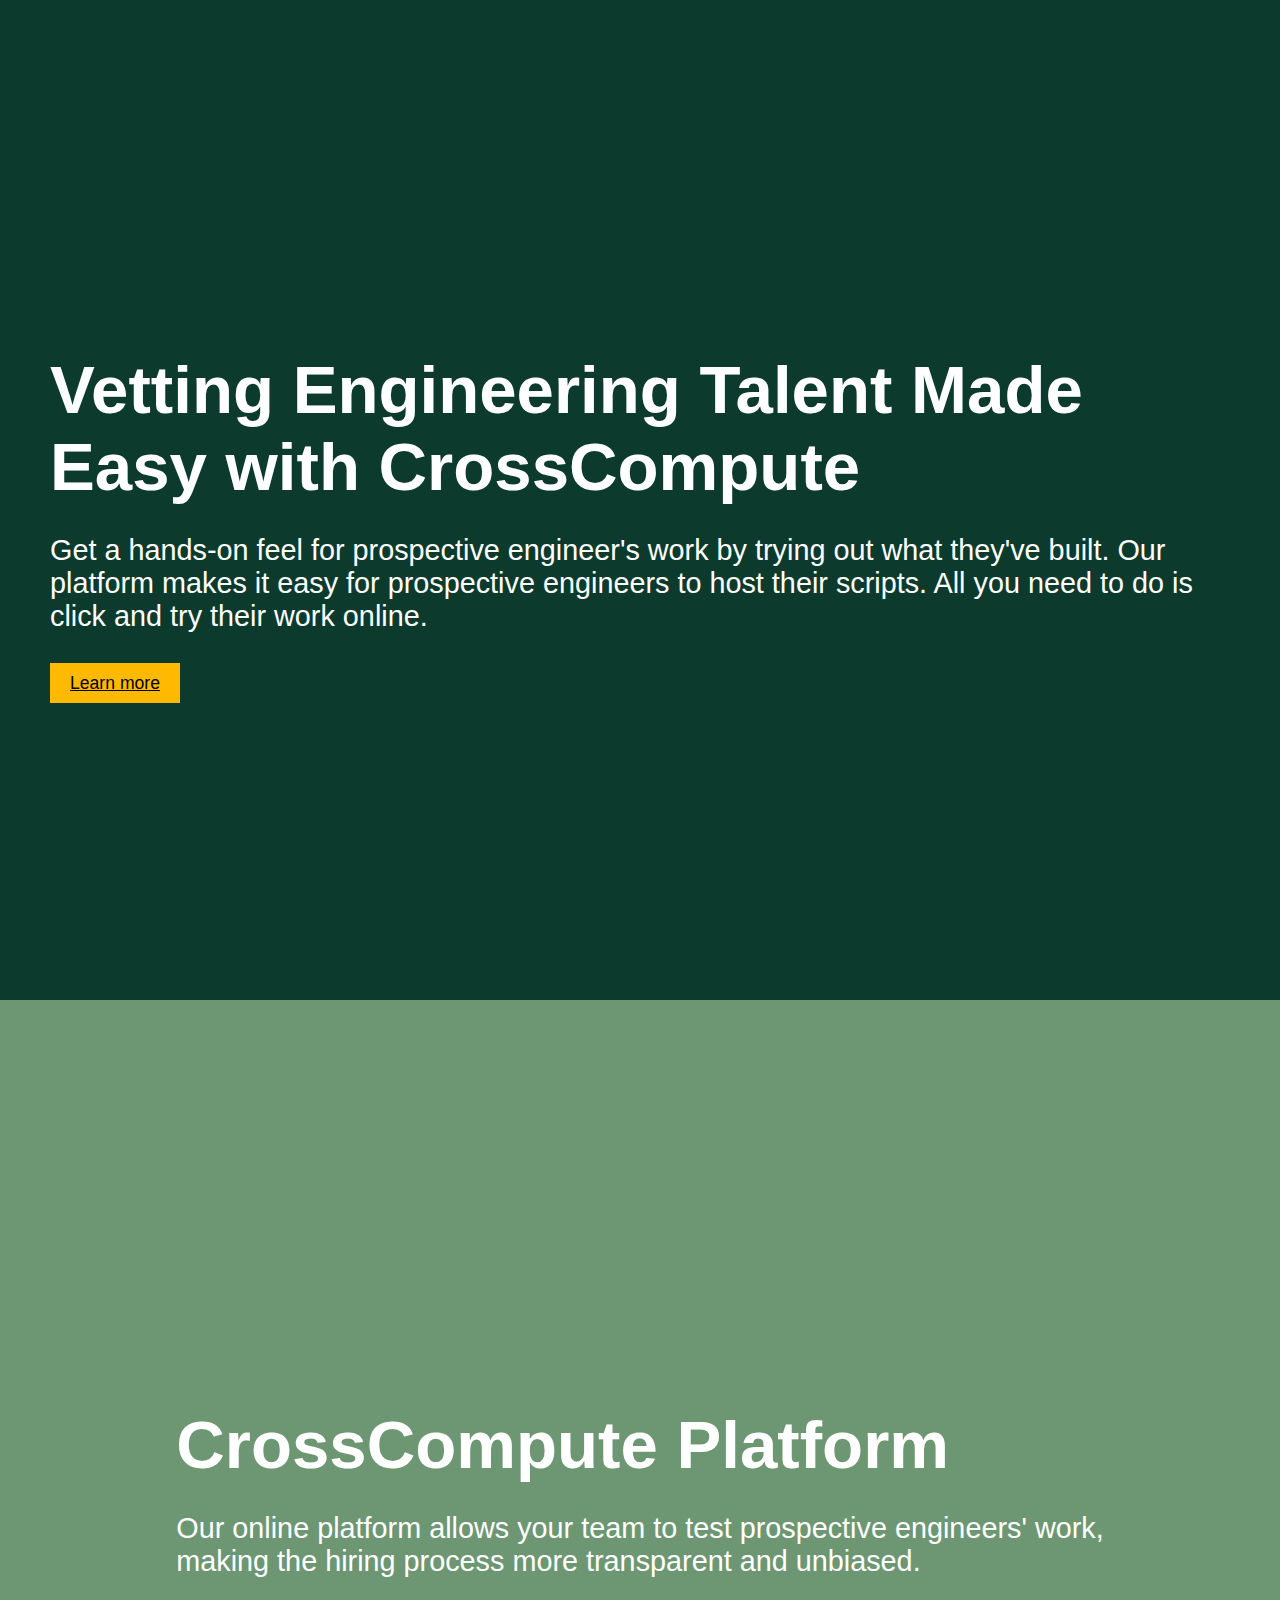
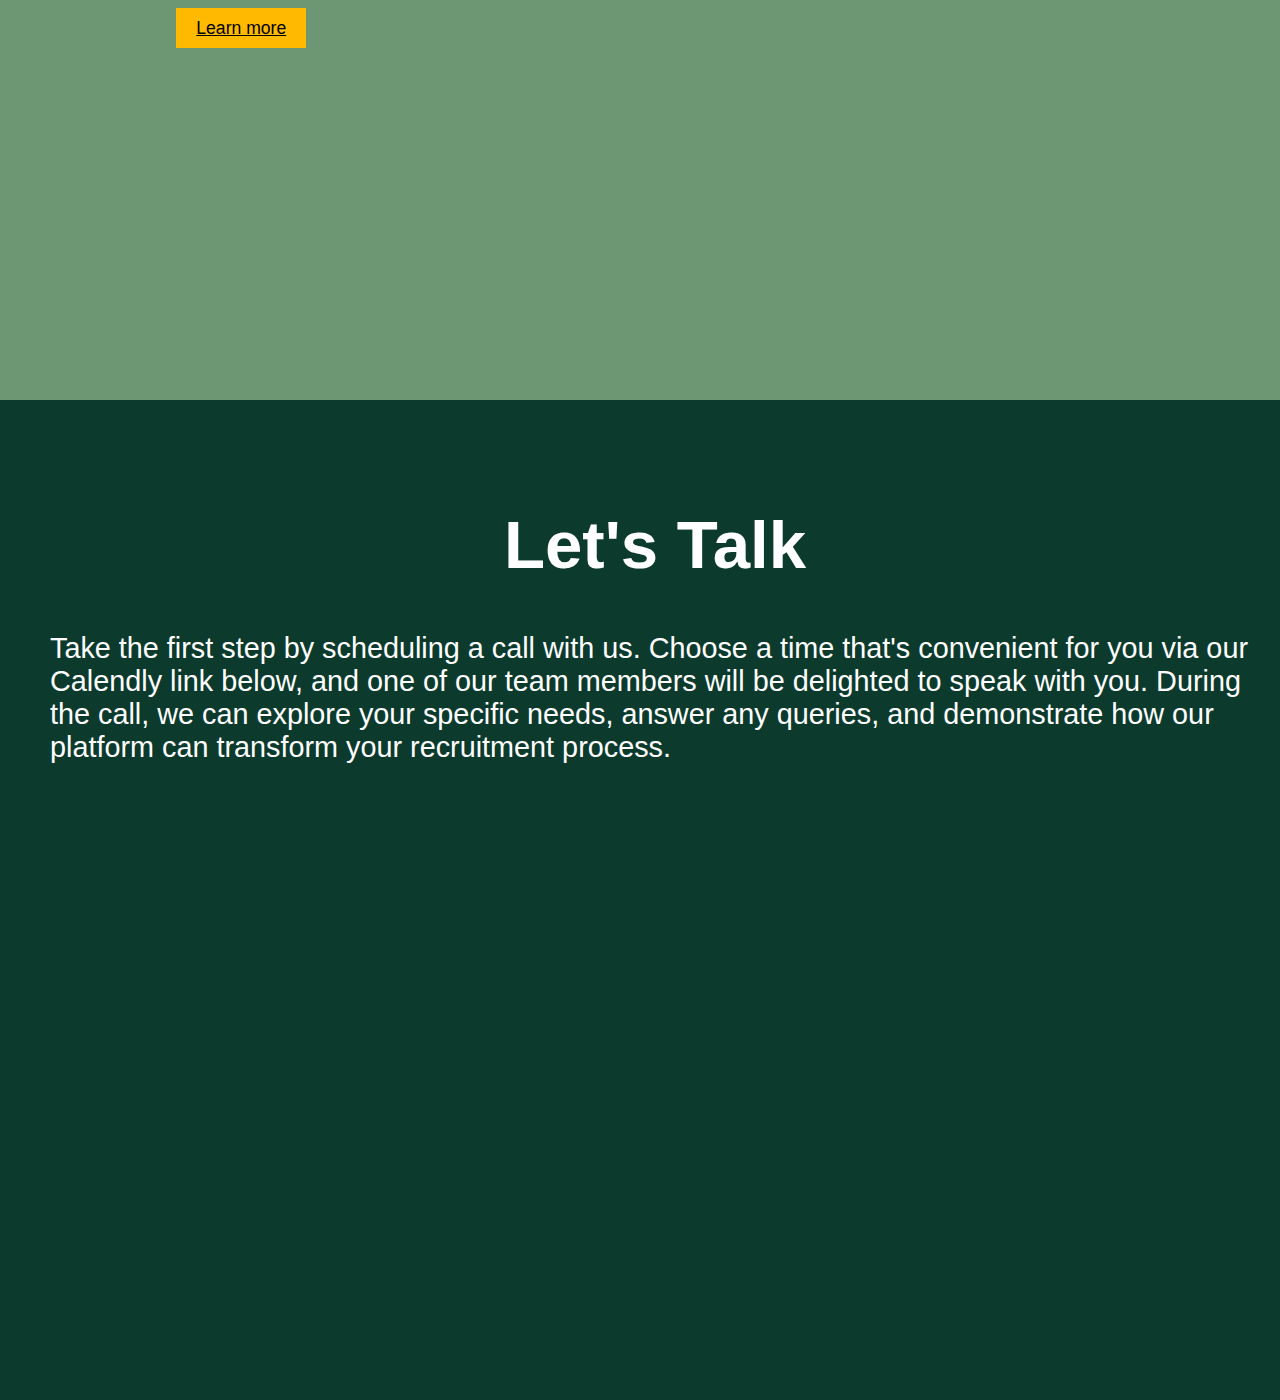
==== landingpage/index.html @ 4b029418 "update reach-out-paragraphs" ====
<!DOCTYPE html>
<html>
<head>
  <title>Landing Page</title>
  <link rel="stylesheet" type="text/css" href="styles.css">
</head>
<body>
  <section class="hero">
    <div class="hero-content">
      <h1 class="header">Vetting Engineering Talent Made Easy with CrossCompute</h1>
      <p class="supporting-copy">
        Get a hands-on feel for prospective engineer's work by trying out what they've built. 
        Our platform makes it easy for prospective engineers to host their scripts. All you 
        need to do is click and try their work online.
    </p>
      <a href="#reach-out" class="cta-button">Learn more</a>
    </div>
  </section>
  <section class="hypothesis">
    <div class="hypothesis-content">
      <h1 class="hypothesis-header">CrossCompute Platform</h1>
      <p class="hypothesis-paragraph">Our online platform allows your team to test prospective engineers' work,<br>making the hiring process more transparent and unbiased.</p>
    <a href="#reach-out" class="cta-button">Learn more</a>
    </div>
  </section>
  <section class="reach-out" id="reach-out">
    <h2 class="reach-out-header">Let's Talk</h2>
    <p class="reach-out-paragraph">Take the first step by scheduling a call with us. Choose a time that's convenient for you via our Calendly link below, 
        and one of our team members will be delighted to speak with you. During the call, we can explore your specific needs, answer any queries, and 
        demonstrate how our platform can transform your recruitment process.</p>
  </section>
</body>
</html>
---- landingpage/styles.css ----
:root {
    --header-font-size: calc(3em + 1.5vw); /* Adjusted */
    --paragraph-font-size: calc(1em + 1vw); /* Adjusted */
    --button-font-size: calc(0.7em + 0.5vw); /* Adjusted */
    --section-padding: 50px 20px;
}

body {
    background-color: #0C3B2E;
    color: white;
    font-family: sans-serif;
    margin: 0;
    padding: 0;
}

.hero, .hypothesis, .reach-out {
    display: flex;
    align-items: center;
    justify-content: center;
    flex-direction: column;
    text-align: center;
    height: 100vh;
    padding: var(--section-padding);
}

.header, .hypothesis-header, .reach-out-header {
    font-size: var(--header-font-size);
    margin-bottom: 20px;
}

.supporting-copy, .hypothesis-paragraph, .reach-out-paragraph {
    font-size: var(--paragraph-font-size);
    margin-bottom: 40px;
}

.cta-button {
    font-size: var(--button-font-size);
    font-family: sans-serif;
    background-color: #FFBA00;
    color: black;
    padding: 10px 20px;
    border: none;
    cursor: pointer;
}

.hypothesis {
    background-color: #6D9773;
    color: white;
}

.reach-out {
    display: flex;
    flex-direction: column;
    justify-content: left;
    text-align: left;
    color: white;
    height: 100vh;
    padding-left: 50px;

}

@media screen and (max-width: 600px) {
    :root {
      --header-font-size: calc(1.5em + 2vw); /* Adjusted */
      --paragraph-font-size: calc(0.8em + 1vw); /* Adjusted */
      --button-font-size: calc(0.8em + 1vw); /* Adjusted */
      --section-padding: 20px 10px;
    }
}

@media screen and (min-width: 601px) and (max-width: 1024px) {
    :root {
      --header-font-size: calc(2em + 1.5vw); /* Adjusted */
      --paragraph-font-size: calc(1em + 1vw); /* Adjusted */
      --button-font-size: calc(1em + 0.5vw); /* Adjusted */
      --section-padding: 40px 15px;
    }
}

.hero, .hypothesis {
    text-align: left;
    padding-left: 50px;
    padding-right: 50px;
}
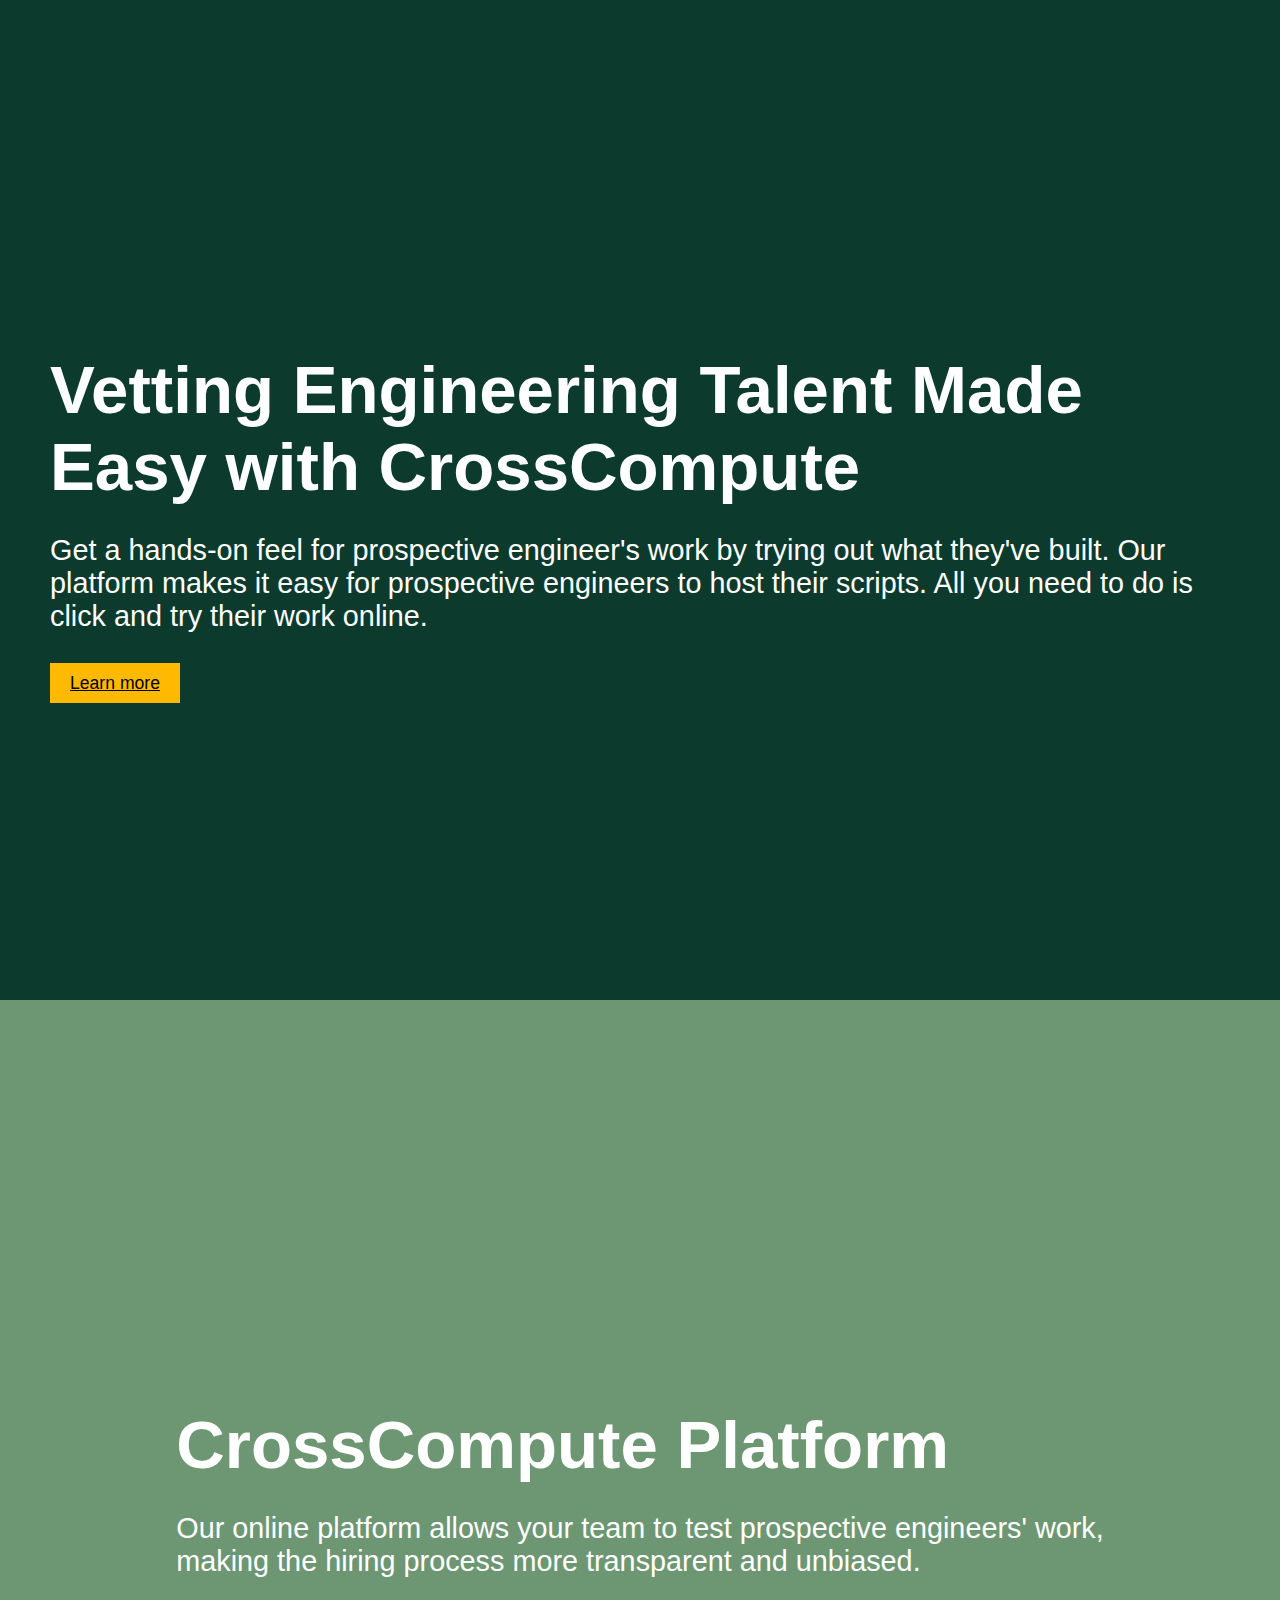
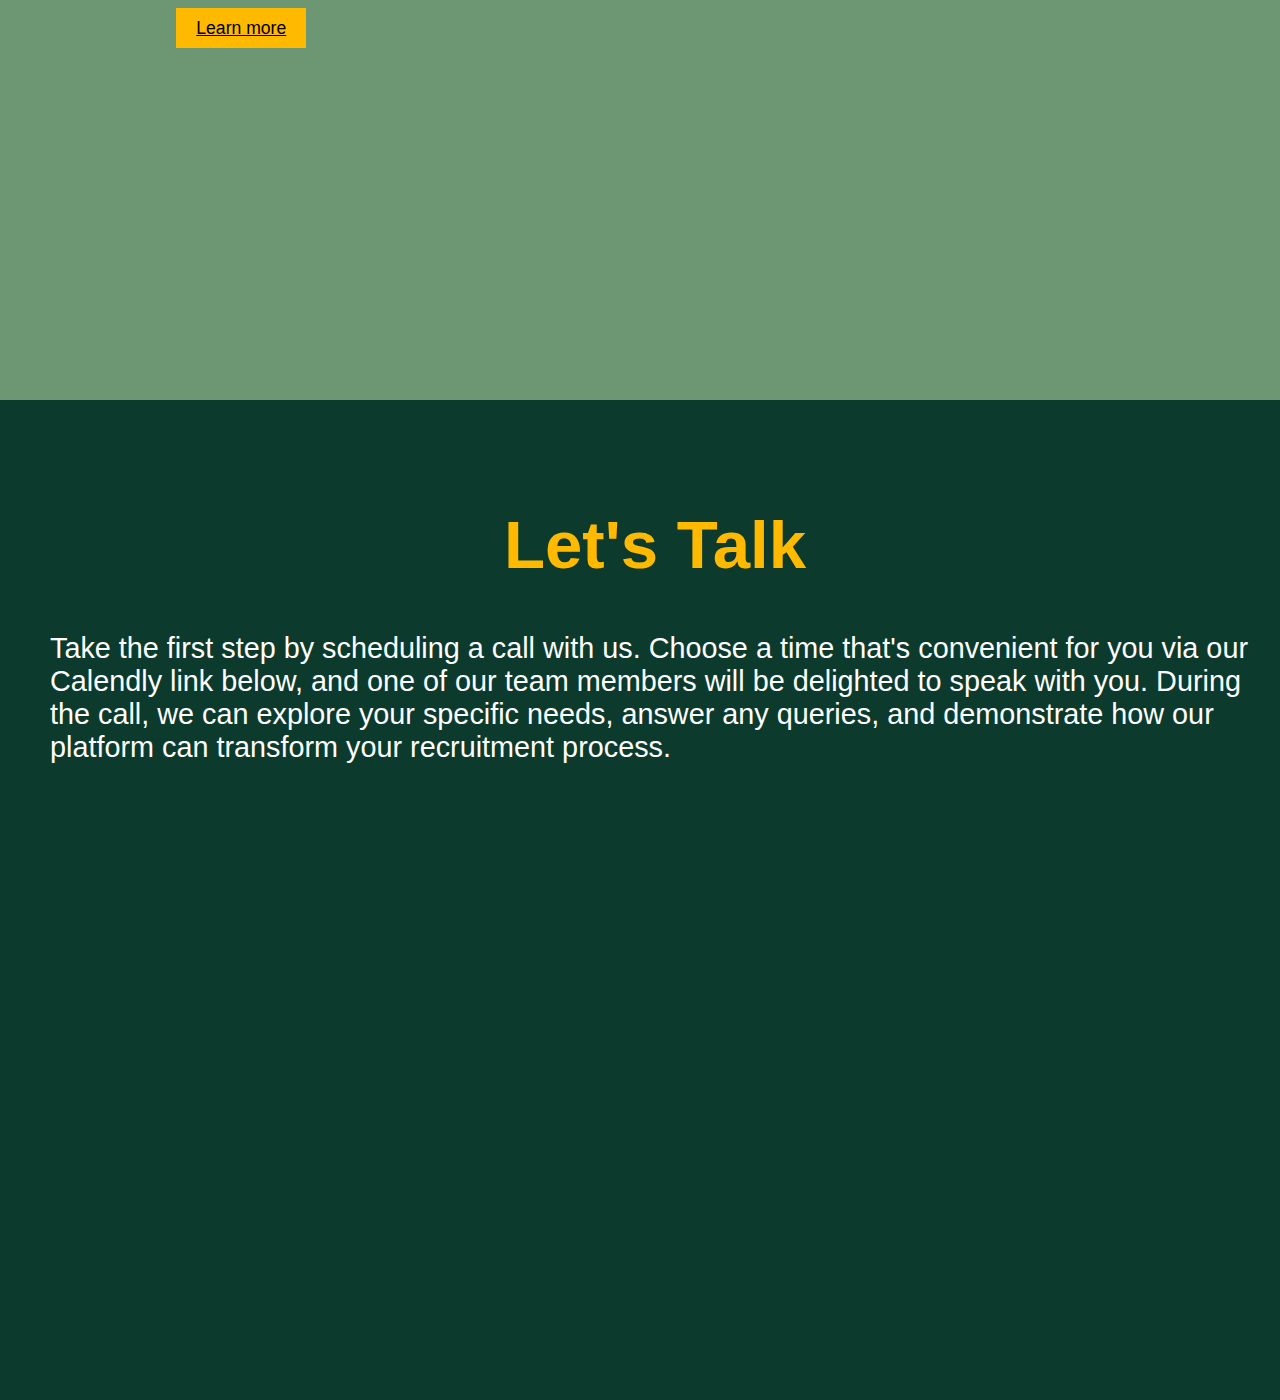
==== commit 000003c5: "implement cta links to jump section to section" ====
--- a/landingpage/index.html
+++ b/landingpage/index.html
@@ -13,13 +13,13 @@
         Our platform makes it easy for prospective engineers to host their scripts. All you 
         need to do is click and try their work online.
     </p>
-      <a href="#reach-out" class="cta-button">Learn more</a>
+      <a href="#platform" class="cta-button">Learn more</a>
     </div>
   </section>
-  <section class="hypothesis">
-    <div class="hypothesis-content">
-      <h1 class="hypothesis-header">CrossCompute Platform</h1>
-      <p class="hypothesis-paragraph">Our online platform allows your team to test prospective engineers' work,<br>making the hiring process more transparent and unbiased.</p>
+  <section class="platform" id="platform">
+    <div class="platform-content">
+      <h1 class="platform-header">CrossCompute Platform</h1>
+      <p class="platform-paragraph">Our online platform allows your team to test prospective engineers' work,<br>making the hiring process more transparent and unbiased.</p>
     <a href="#reach-out" class="cta-button">Learn more</a>
     </div>
   </section>
--- a/landingpage/styles.css
+++ b/landingpage/styles.css
@@ -13,7 +13,7 @@
     padding: 0;
 }
 
-.hero, .hypothesis, .reach-out {
+.hero, .platform, .reach-out {
     display: flex;
     align-items: center;
     justify-content: center;
@@ -23,12 +23,12 @@
     padding: var(--section-padding);
 }
 
-.header, .hypothesis-header, .reach-out-header {
+.header, .platform-header, .reach-out-header {
     font-size: var(--header-font-size);
     margin-bottom: 20px;
 }
 
-.supporting-copy, .hypothesis-paragraph, .reach-out-paragraph {
+.supporting-copy, .platform-paragraph, .reach-out-paragraph {
     font-size: var(--paragraph-font-size);
     margin-bottom: 40px;
 }
@@ -43,7 +43,7 @@
     cursor: pointer;
 }
 
-.hypothesis {
+.platform {
     background-color: #6D9773;
     color: white;
 }
@@ -77,8 +77,12 @@
     }
 }
 
-.hero, .hypothesis {
+.hero, .platform {
     text-align: left;
     padding-left: 50px;
     padding-right: 50px;
+}
+
+.reach-out-header {
+    color:#FFBA00;
 }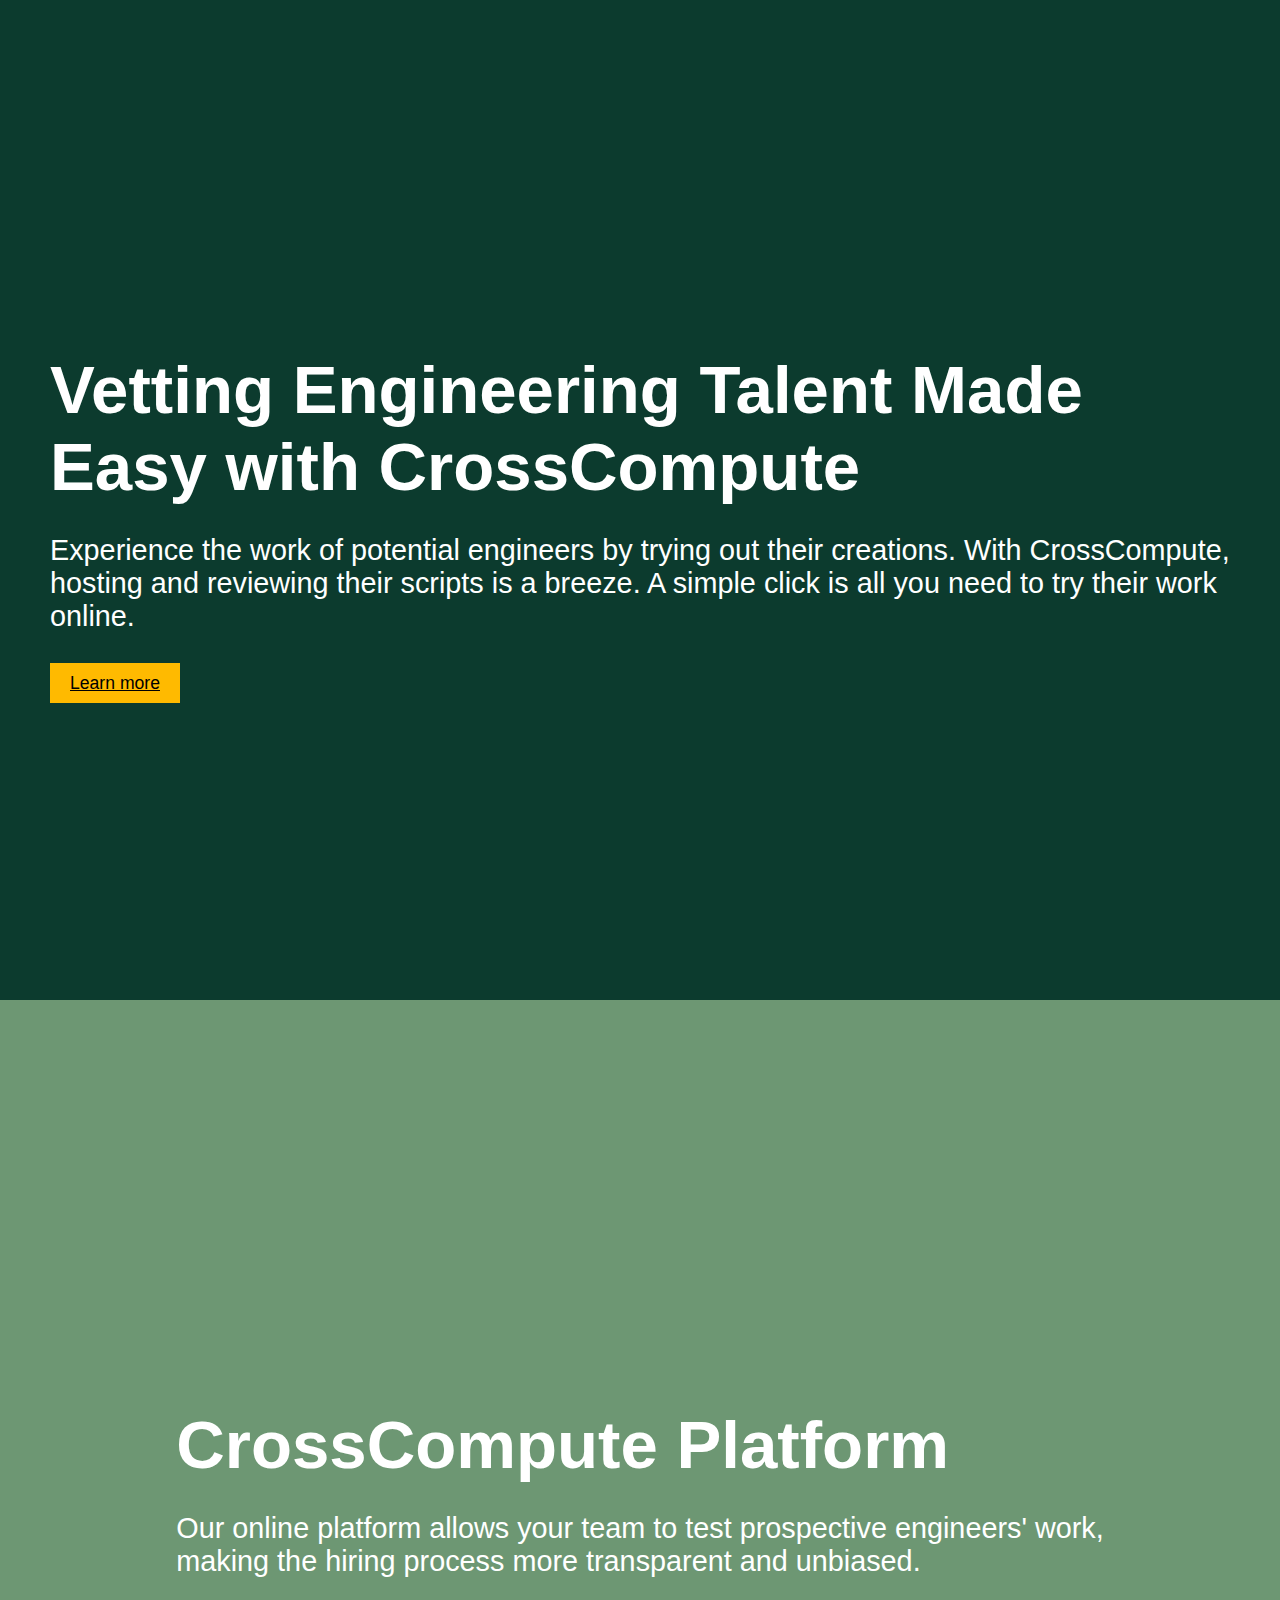
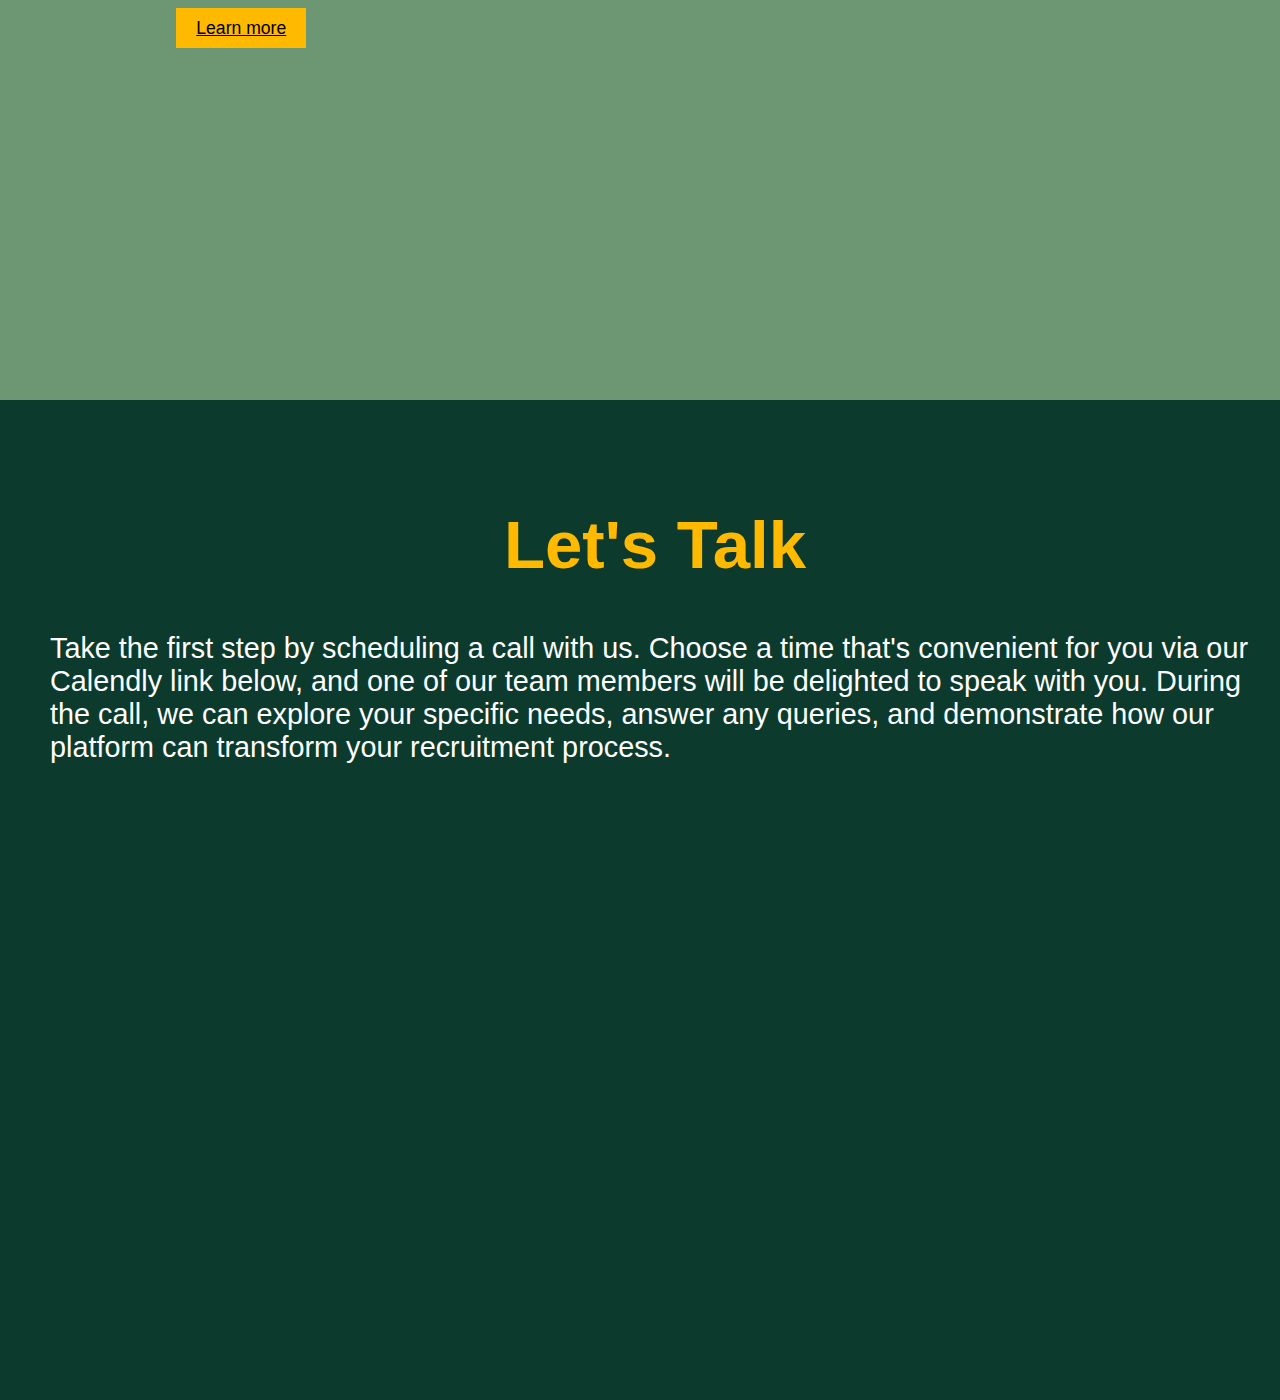
==== commit ea995baf: "Update hero section's text" ====
--- a/landingpage/index.html
+++ b/landingpage/index.html
@@ -1,7 +1,9 @@
 <!DOCTYPE html>
 <html>
 <head>
-  <title>Landing Page</title>
+  <title>Hire Top Engineers with CrossCompute's Script Hosting Platform</title>
+  <meta name="description" content="Schedule a call with CrossCompute and discover how our platform can transform your recruitment process. 
+  Experience unbiased hiring and find top engineering talent with ease.">
   <link rel="stylesheet" type="text/css" href="styles.css">
 </head>
 <body>
@@ -9,9 +11,9 @@
     <div class="hero-content">
       <h1 class="header">Vetting Engineering Talent Made Easy with CrossCompute</h1>
       <p class="supporting-copy">
-        Get a hands-on feel for prospective engineer's work by trying out what they've built. 
-        Our platform makes it easy for prospective engineers to host their scripts. All you 
-        need to do is click and try their work online.
+        Experience the work of potential engineers by trying out their creations. 
+        With CrossCompute, hosting and reviewing their scripts is a breeze. 
+        A simple click is all you need to try their work online.
     </p>
       <a href="#platform" class="cta-button">Learn more</a>
     </div>
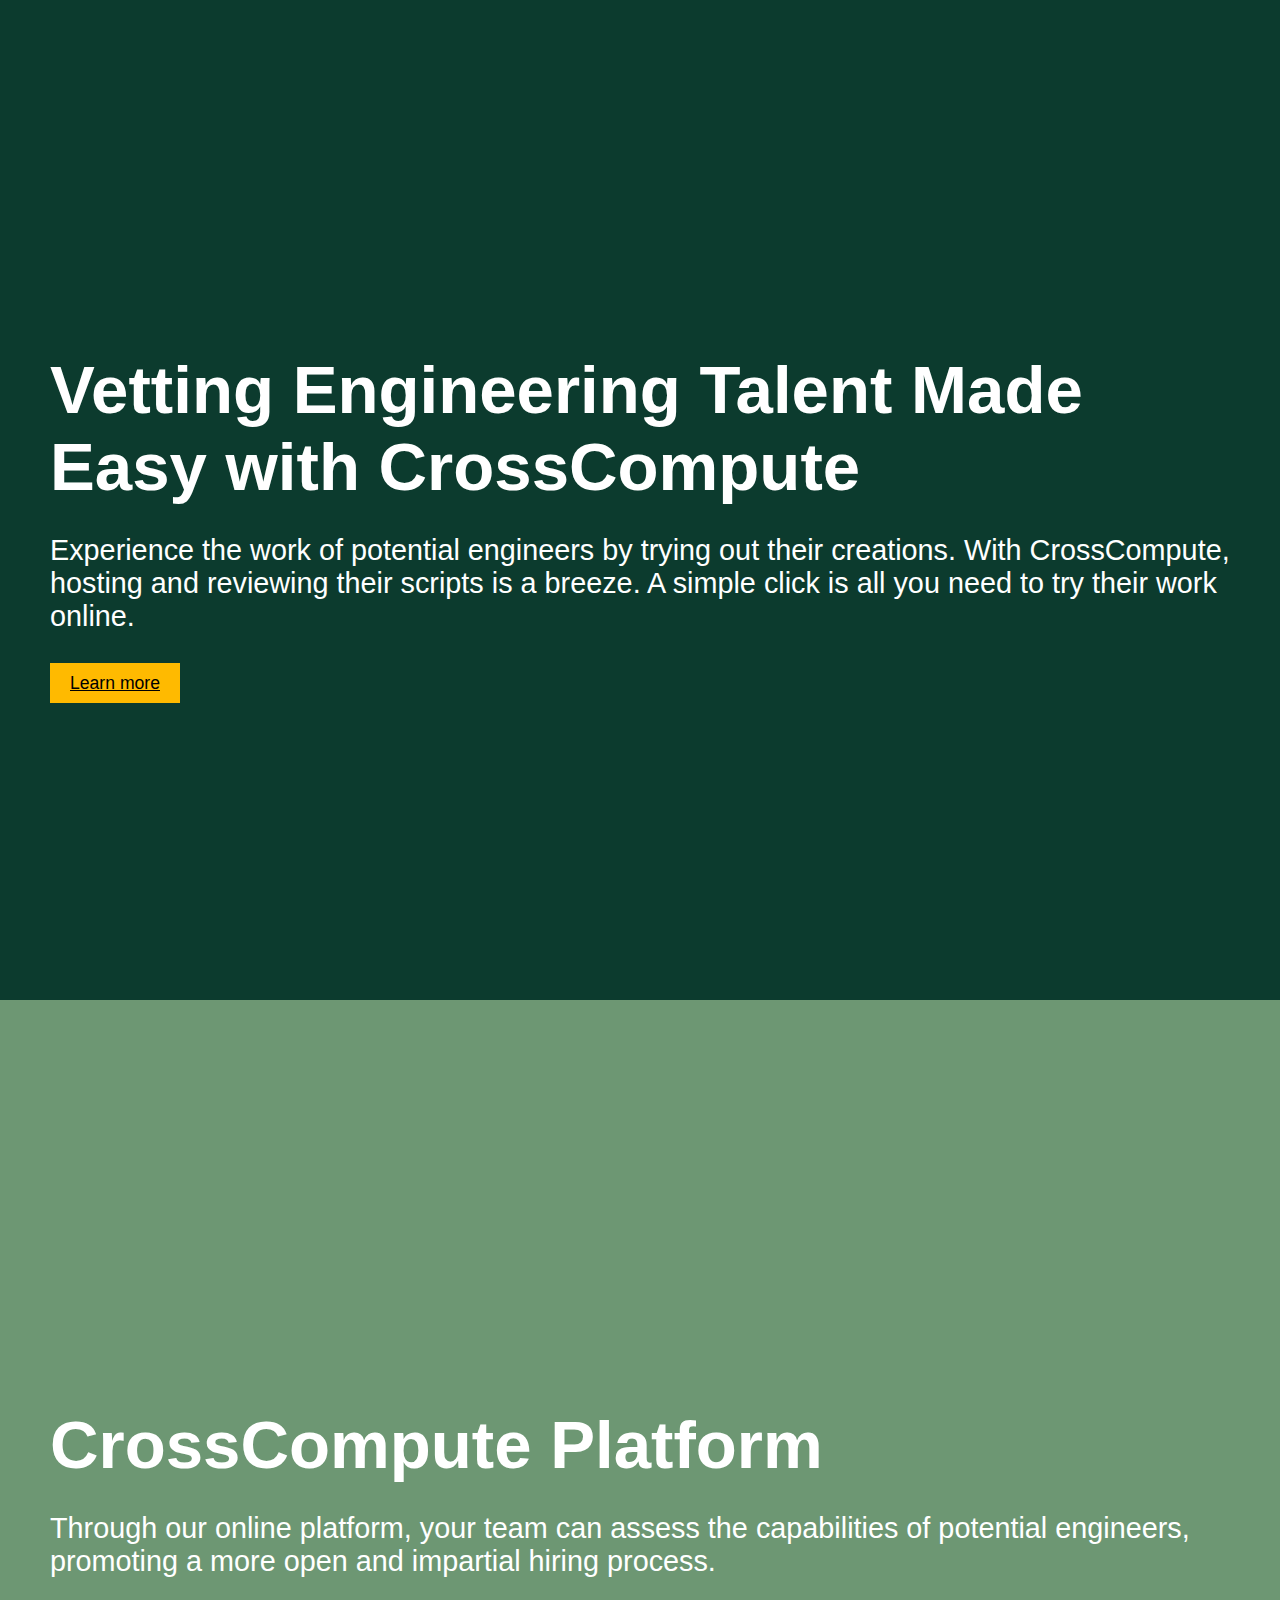
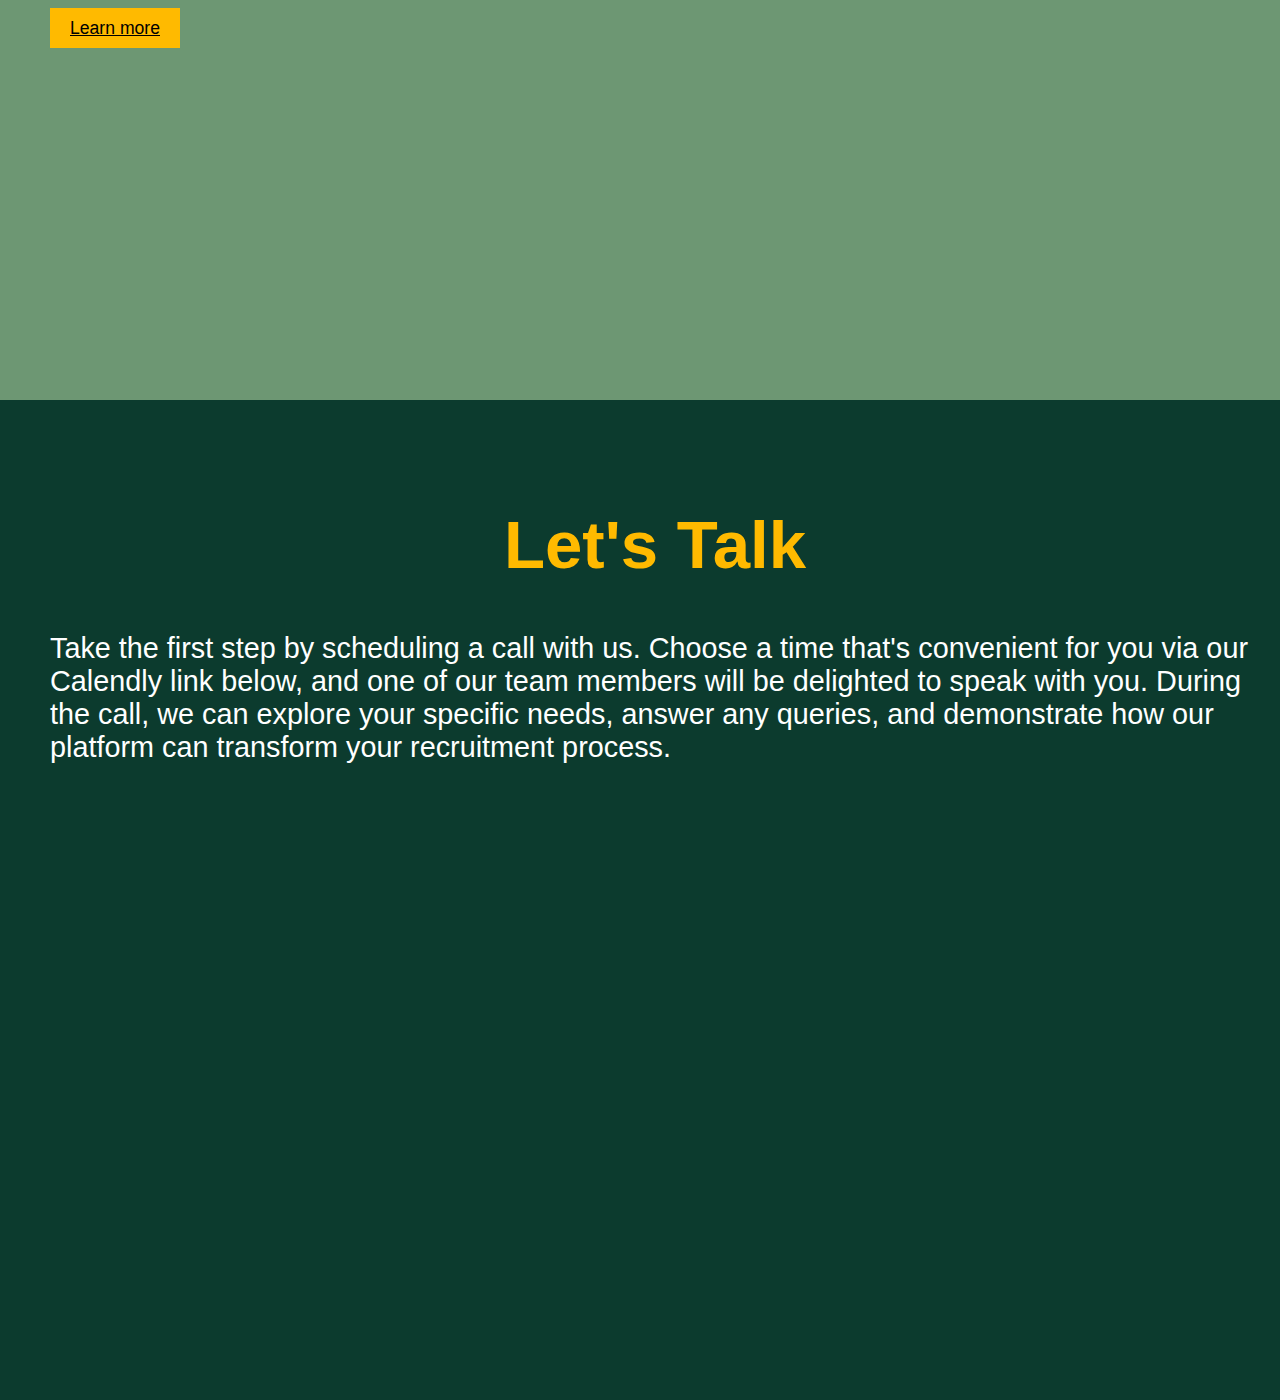
==== commit 97ee06ba: "Update Platform section text" ====
--- a/landingpage/index.html
+++ b/landingpage/index.html
@@ -21,7 +21,7 @@
   <section class="platform" id="platform">
     <div class="platform-content">
       <h1 class="platform-header">CrossCompute Platform</h1>
-      <p class="platform-paragraph">Our online platform allows your team to test prospective engineers' work,<br>making the hiring process more transparent and unbiased.</p>
+      <p class="platform-paragraph">Through our online platform, your team can assess the capabilities of potential engineers, promoting a more open and impartial hiring process.</p>
     <a href="#reach-out" class="cta-button">Learn more</a>
     </div>
   </section>
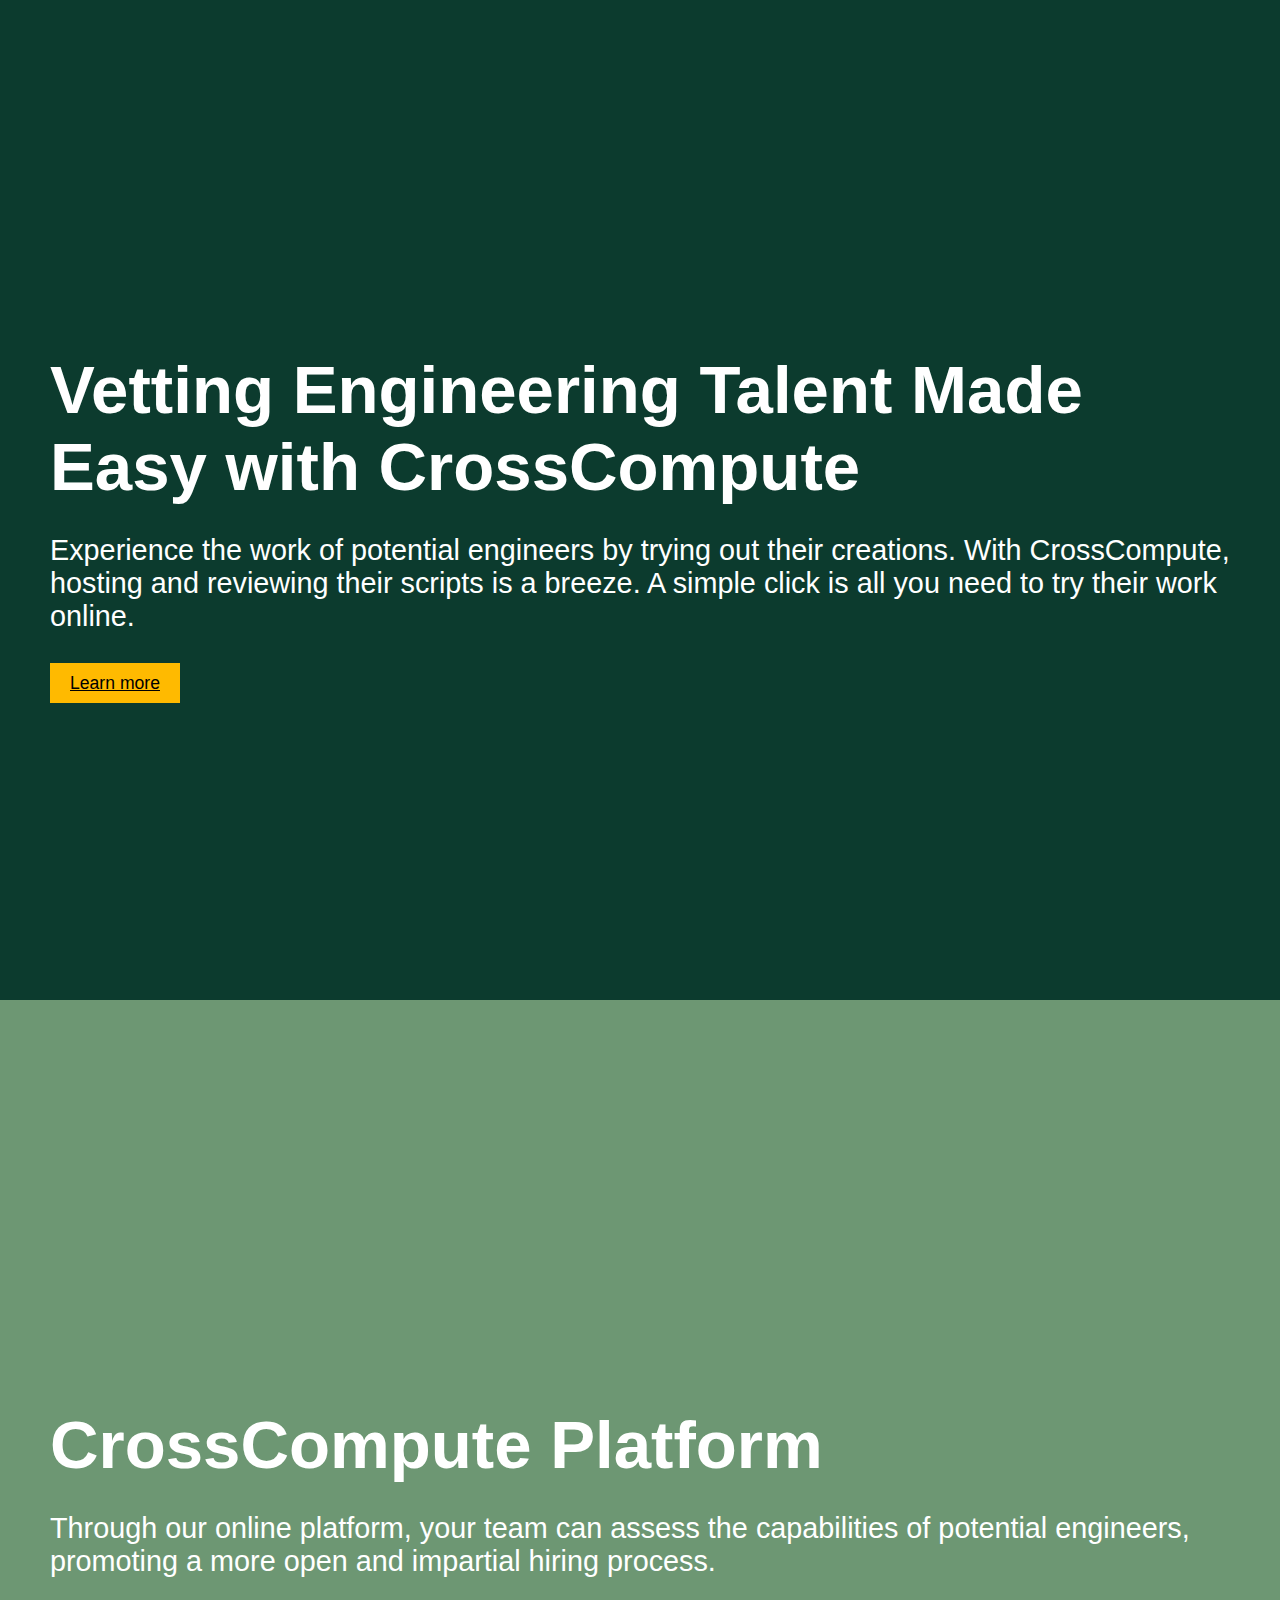
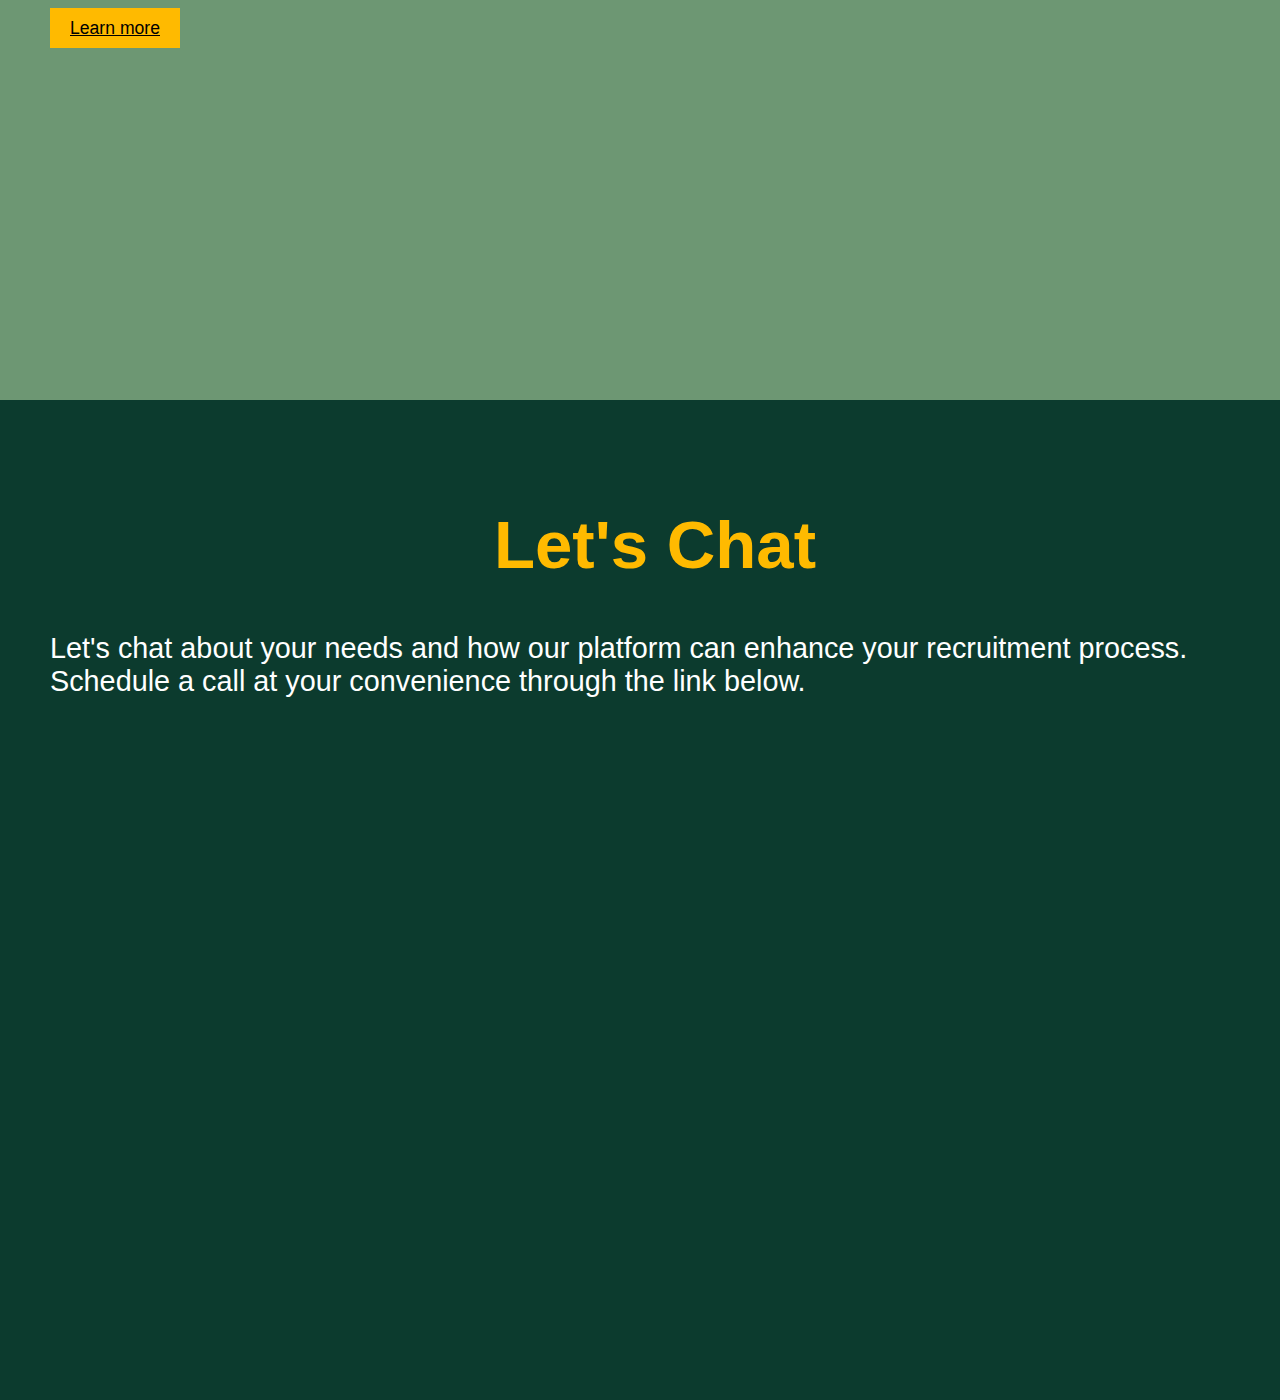
==== commit f6a78a75: "update content for Let's Talk" ====
--- a/landingpage/index.html
+++ b/landingpage/index.html
@@ -26,10 +26,8 @@
     </div>
   </section>
   <section class="reach-out" id="reach-out">
-    <h2 class="reach-out-header">Let's Talk</h2>
-    <p class="reach-out-paragraph">Take the first step by scheduling a call with us. Choose a time that's convenient for you via our Calendly link below, 
-        and one of our team members will be delighted to speak with you. During the call, we can explore your specific needs, answer any queries, and 
-        demonstrate how our platform can transform your recruitment process.</p>
+    <h2 class="reach-out-header">Let's Chat</h2>
+    <p class="reach-out-paragraph">Let's chat about your needs and how our platform can enhance your recruitment process. Schedule a call at your convenience through the link below.</p>
   </section>
 </body>
 </html>
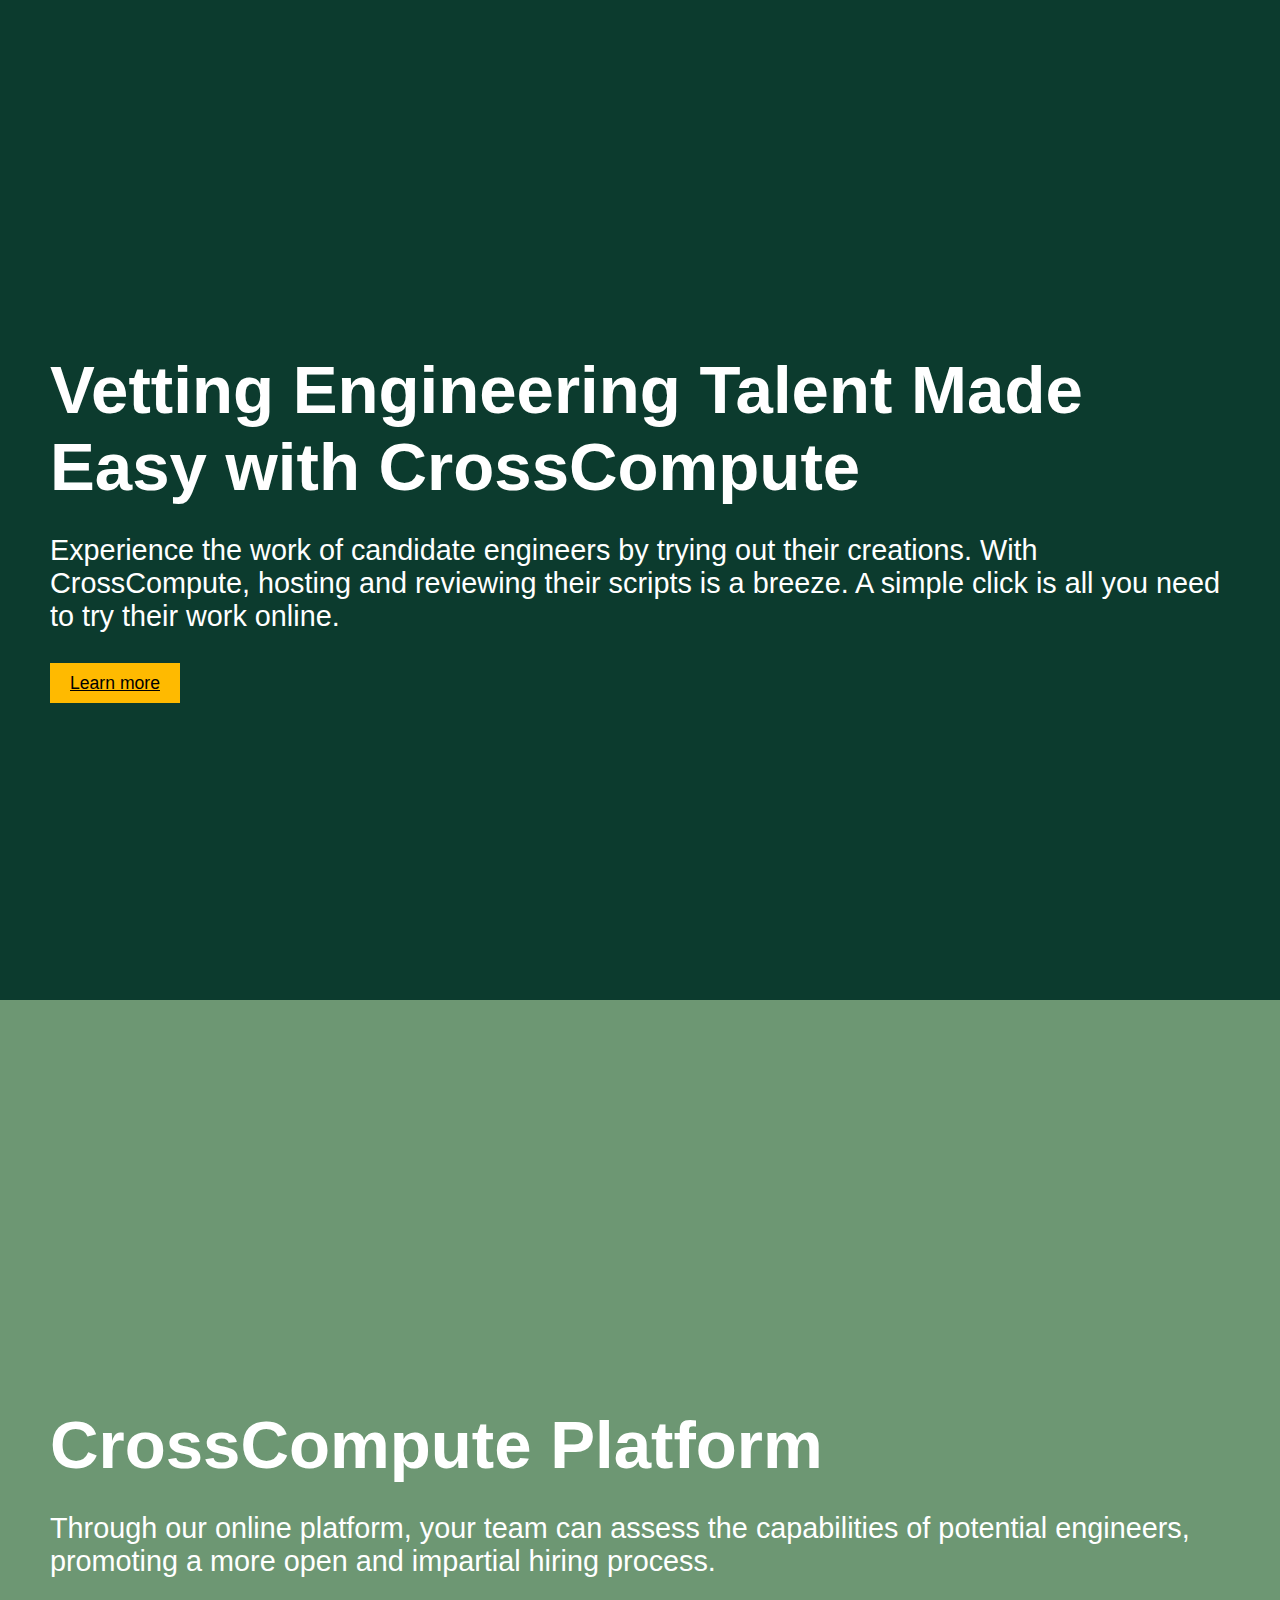
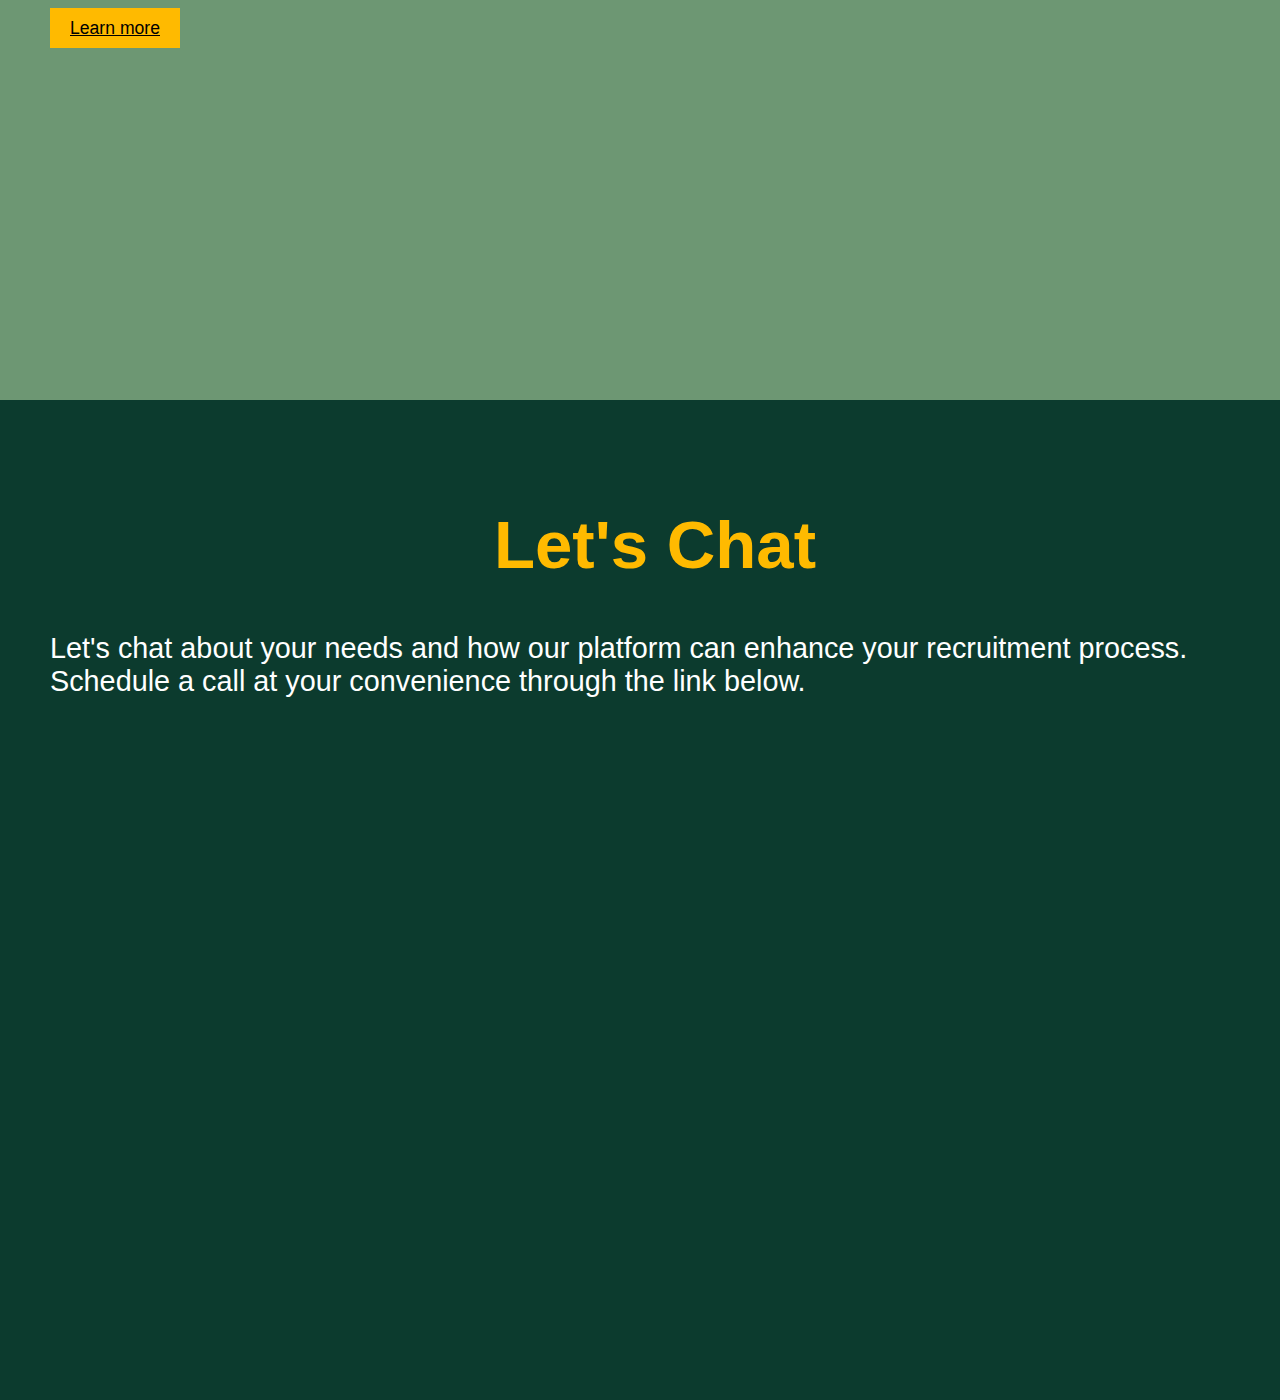
==== commit 3d49e8c0: "add calend.ly embed, change to candidate engineer" ====
--- a/landingpage/index.html
+++ b/landingpage/index.html
@@ -11,7 +11,7 @@
     <div class="hero-content">
       <h1 class="header">Vetting Engineering Talent Made Easy with CrossCompute</h1>
       <p class="supporting-copy">
-        Experience the work of potential engineers by trying out their creations. 
+        Experience the work of candidate engineers by trying out their creations. 
         With CrossCompute, hosting and reviewing their scripts is a breeze. 
         A simple click is all you need to try their work online.
     </p>
@@ -28,6 +28,10 @@
   <section class="reach-out" id="reach-out">
     <h2 class="reach-out-header">Let's Chat</h2>
     <p class="reach-out-paragraph">Let's chat about your needs and how our platform can enhance your recruitment process. Schedule a call at your convenience through the link below.</p>
+    <!-- Calendly inline widget begin -->
+    <div class="calendly-inline-widget" data-url="https://calendly.com/crosscompute/teamwork?hide_event_type_details=1&hide_gdpr_banner=1" style="min-width:320px;height:700px;"></div>
+    <script type="text/javascript" src="https://assets.calendly.com/assets/external/widget.js" async></script>
+    <!-- Calendly inline widget end -->
   </section>
 </body>
-</html>
+</html>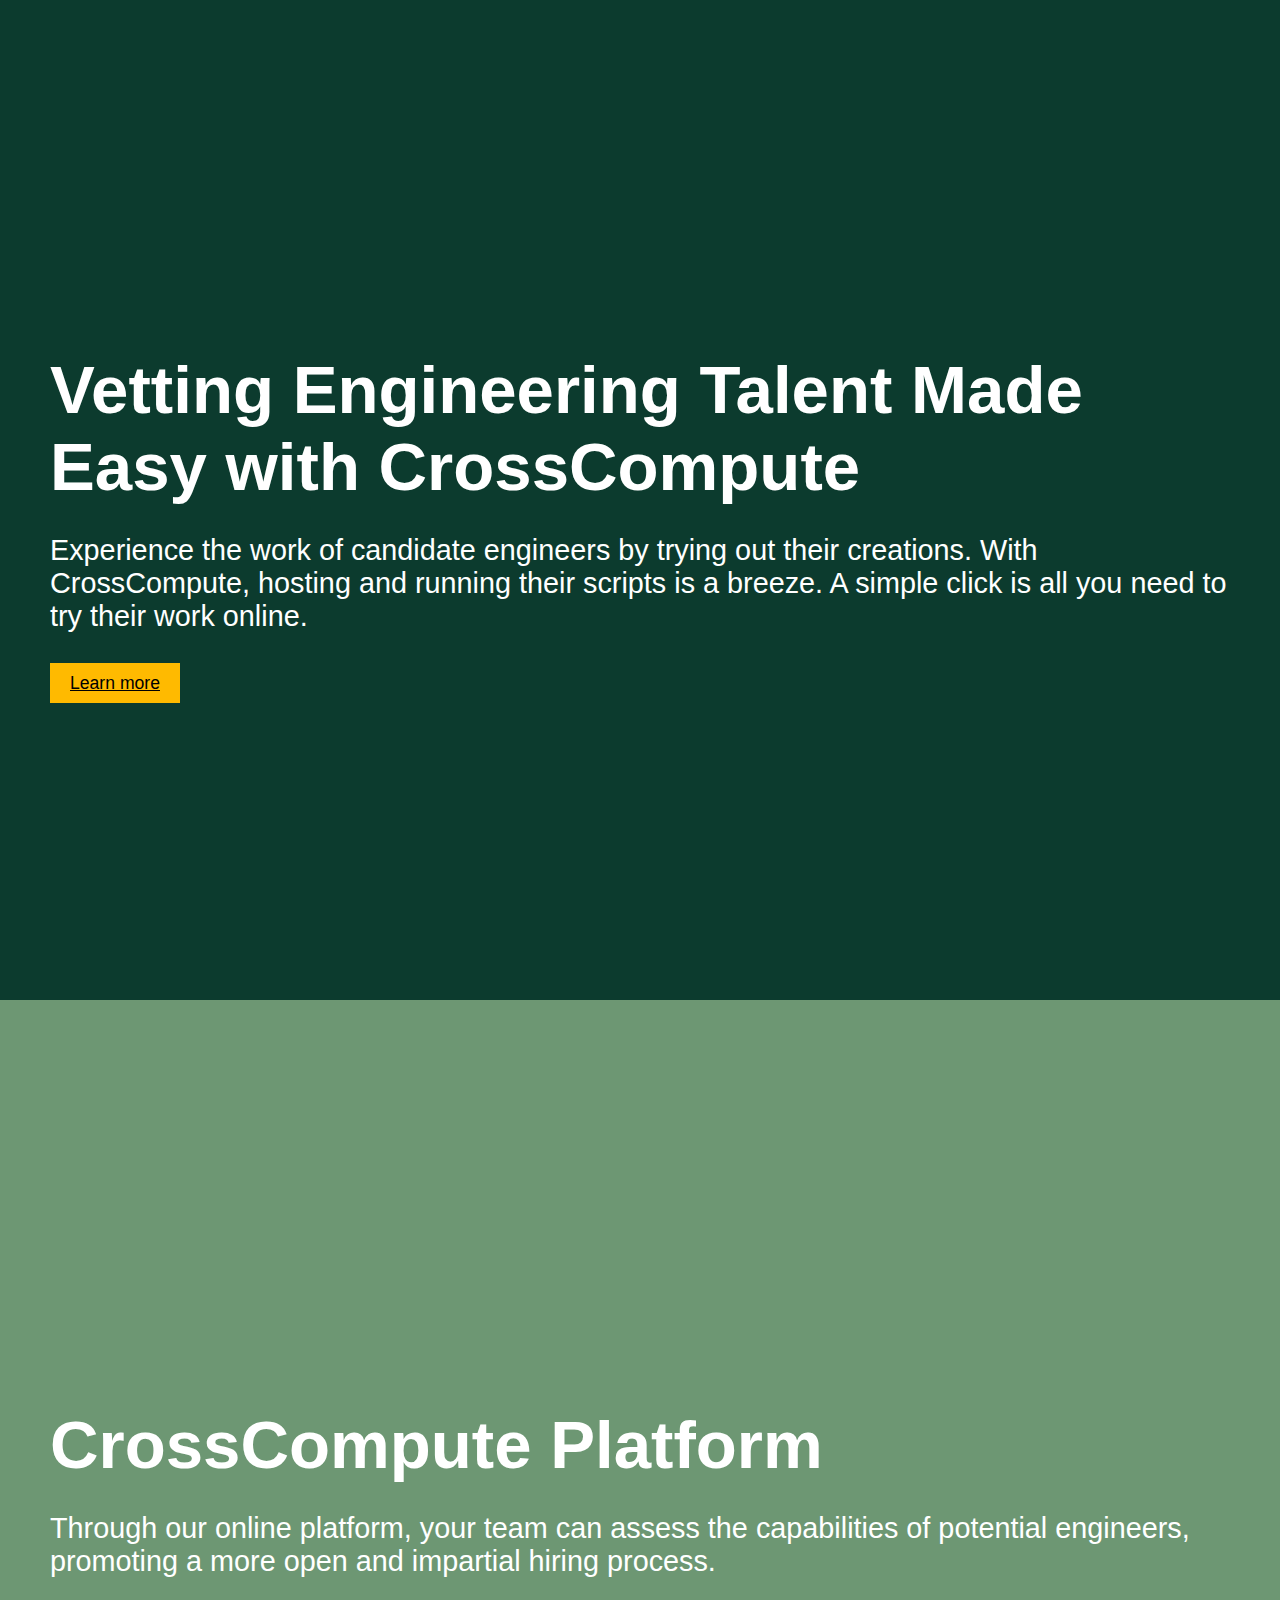
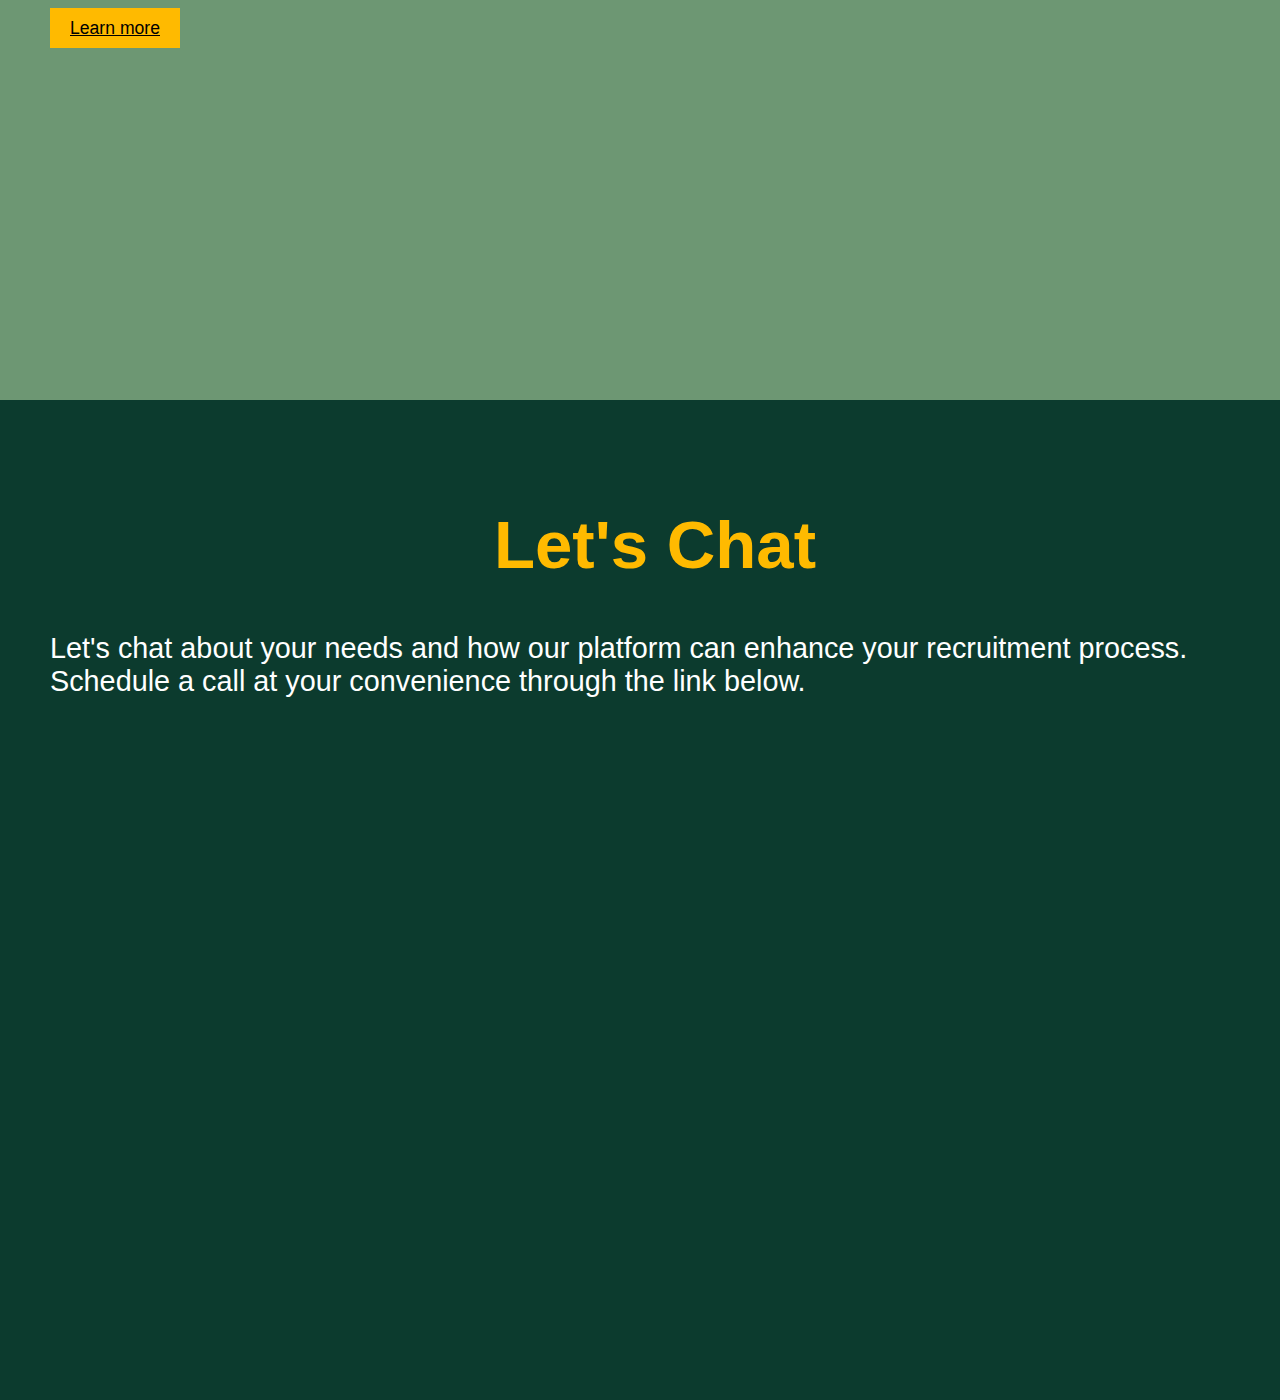
==== commit 95c526d3: "change reviewing to running" ====
--- a/landingpage/index.html
+++ b/landingpage/index.html
@@ -12,7 +12,7 @@
       <h1 class="header">Vetting Engineering Talent Made Easy with CrossCompute</h1>
       <p class="supporting-copy">
         Experience the work of candidate engineers by trying out their creations. 
-        With CrossCompute, hosting and reviewing their scripts is a breeze. 
+        With CrossCompute, hosting and running their scripts is a breeze. 
         A simple click is all you need to try their work online.
     </p>
       <a href="#platform" class="cta-button">Learn more</a>
